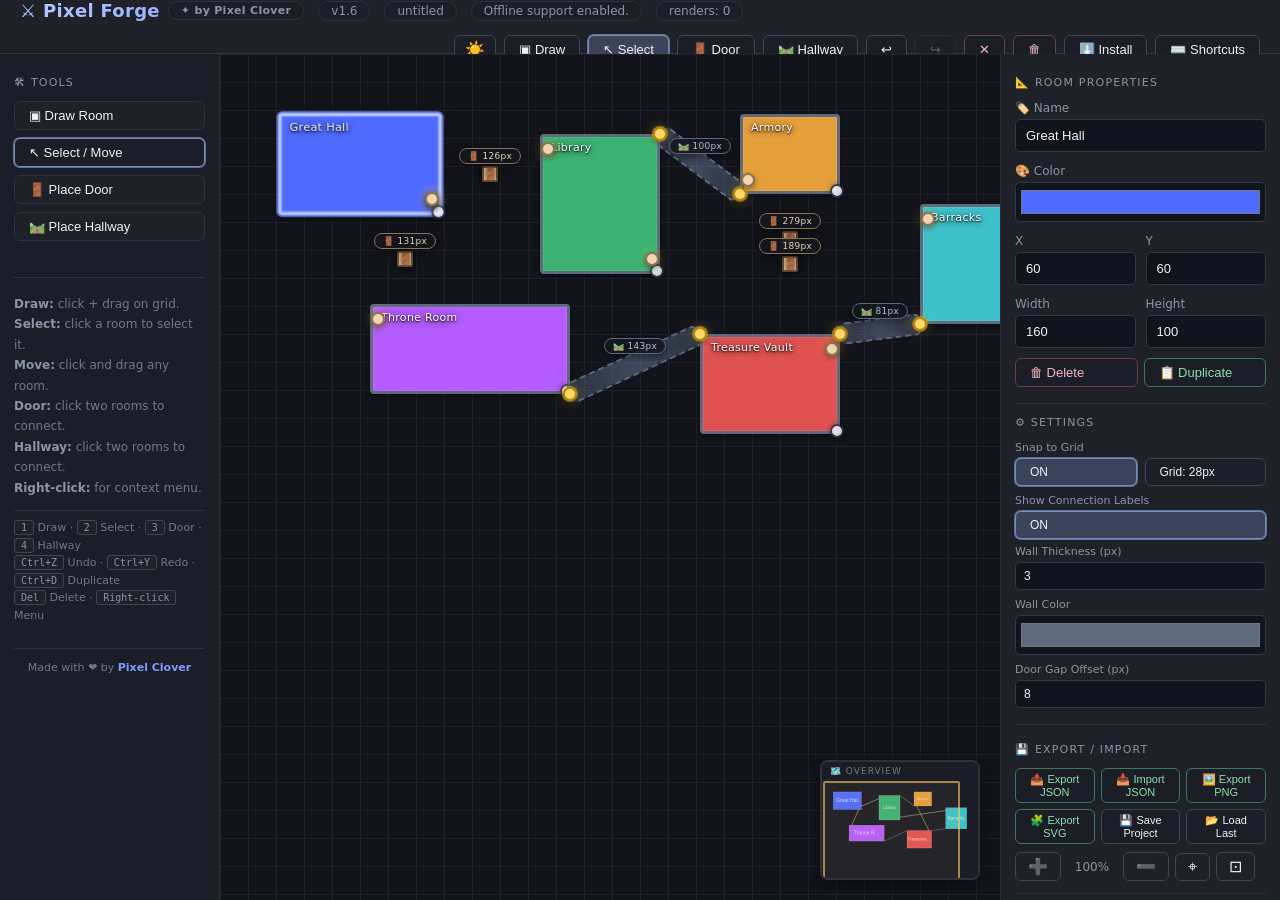
==== index.html @ 262c4945 "Refactor into modular app with persistence and PWA baseline Co-authored-by: TalaeiDev <90834494+Tala" ====
<!DOCTYPE html>
<html lang="en">
<head>
  <meta charset="UTF-8">
  <meta name="viewport" content="width=device-width, initial-scale=1.0">
  <meta name="theme-color" content="#17191d">
  <meta name="description" content="Pixel Forge dungeon designer">
  <meta name="mobile-web-app-capable" content="yes">
  <meta name="apple-mobile-web-app-capable" content="yes">
  <meta name="apple-mobile-web-app-status-bar-style" content="black-translucent">
  <meta name="apple-mobile-web-app-title" content="Pixel Forge">
  <title>Pixel Forge · Dungeon Designer</title>
  <link rel="manifest" href="manifest.json">
  <link rel="icon" type="image/svg+xml" href="icons/icon.svg">
  <link rel="stylesheet" href="styles/theme.css">
  <link rel="stylesheet" href="styles/layout.css">
  <link rel="stylesheet" href="styles/components.css">
</head>
<body>
<div class="app">

        <header>
            <h1>
                ⚔️ Pixel Forge
                <span class="brand">✦ by Pixel Clover</span>
            </h1>
            <span class="version">v1.6</span>
            <span id="projectFileName" class="version" aria-live="polite">untitled</span>
            <span id="saveStatus" class="version" aria-live="polite">Not saved</span>
            <span id="perfStats" class="version" aria-live="polite">renders: 0</span>
            <div class="header-actions">
                <button id="themeToggle" class="theme-toggle" title="Toggle Theme">🌓</button>
                <button id="drawTool" class="active">▣ Draw</button>
                <button id="selectTool">↖ Select</button>
                <button id="doorTool">🚪 Door</button>
                <button id="hallwayTool">🛤️ Hallway</button>
                <button id="undoBtn" title="Undo (Ctrl+Z)">↩</button>
                <button id="redoBtn" title="Redo (Ctrl+Y)">↪</button>
                <button id="deleteButton" class="danger">✕</button>
                <button id="clearButton" class="danger">🗑</button>
                <button id="installBtn" hidden>⬇️ Install</button>
                <button id="shortcutsBtn">⌨️ Shortcuts</button>
            </div>
        </header>

        <aside class="left">
            <div class="panel-title">🛠 Tools</div>
            <button class="tool active" id="drawToolSide">▣ Draw Room</button>
            <button class="tool" id="selectToolSide">↖ Select / Move</button>
            <button class="tool" id="doorToolSide">🚪 Place Door</button>
            <button class="tool" id="hallwayToolSide">🛤️ Place Hallway</button>

            <div class="help">
                <b>Draw:</b> click + drag on grid.<br>
                <b>Select:</b> click a room to select it.<br>
                <b>Move:</b> click and drag any room.<br>
                <b>Door:</b> click two rooms to connect.<br>
                <b>Hallway:</b> click two rooms to connect.<br>
                <b>Right-click:</b> for context menu.
            </div>

            <div class="shortcuts-hint">
                <kbd>1</kbd> Draw · <kbd>2</kbd> Select · <kbd>3</kbd> Door · <kbd>4</kbd> Hallway<br>
                <kbd>Ctrl+Z</kbd> Undo · <kbd>Ctrl+Y</kbd> Redo · <kbd>Ctrl+D</kbd> Duplicate<br>
                <kbd>Del</kbd> Delete · <kbd>Right-click</kbd> Menu
            </div>

            <div class="brand-footer">
                Made with ❤️ by <span class="clover">Pixel Clover</span>
            </div>
        </aside>

        <main id="workspace" role="region" aria-label="Dungeon design workspace" aria-describedby="workspaceHelp">
            <p id="workspaceHelp" class="sr-only">Use draw mode to create rooms. Use select mode to move and resize rooms.</p>
            <div class="grid-layer"></div>
            <div class="content-layer" id="contentLayer">
                <div id="emptyMessage">
                    🏚️ no rooms yet<br>
                    <small>drag on the grid to create</small>
                </div>
            </div>

            <div class="mini-map" id="miniMap">
                <div class="mini-label">🗺️ Overview</div>
                <canvas id="miniMapCanvas"></canvas>
                <div class="mini-viewport" id="miniViewport"></div>
            </div>

            <div class="room-tooltip" id="roomTooltip">
                <div class="name" id="tooltipName">Room Name</div>
                <div class="details" id="tooltipDetails">Size: 100×80</div>
            </div>

            <div class="context-menu" id="contextMenu">
                <button class="menu-item" data-action="select">↖ Select</button>
                <button class="menu-item" data-action="duplicate">📋 Duplicate</button>
                <button class="menu-item" data-action="rename">✏️ Rename</button>
                <div class="menu-divider"></div>
                <button class="menu-item" data-action="color">🎨 Change Color</button>
                <div class="menu-divider"></div>
                <button class="menu-item danger" data-action="delete">🗑 Delete</button>
            </div>
        </main>

        <aside class="right">
            <div class="panel-title">📐 Room Properties</div>
            <div id="noSelection" class="selection-info">⬜ no room selected</div>

            <div id="properties" style="display:none;">
                <label>🏷️ Name</label>
                <input id="roomName" type="text" placeholder="e.g. Hallway">

                <label>🎨 Color</label>
                <input id="roomColor" type="color">

                <div class="row">
                    <div>
                        <label>X</label>
                        <input id="roomX" type="number" step="1">
                    </div>
                    <div>
                        <label>Y</label>
                        <input id="roomY" type="number" step="1">
                    </div>
                </div>

                <div class="row">
                    <div>
                        <label>Width</label>
                        <input id="roomWidth" type="number" min="12" step="1">
                    </div>
                    <div>
                        <label>Height</label>
                        <input id="roomHeight" type="number" min="12" step="1">
                    </div>
                </div>

                <div style="display:flex; gap:6px; margin-top:10px;">
                    <button id="deleteProperty" class="danger" style="flex:1;">🗑 Delete</button>
                    <button id="duplicateProperty" class="success" style="flex:1;">📋 Duplicate</button>
                </div>
            </div>

            <div class="settings-group">
                <div class="panel-title" style="margin-top: 0;">⚙️ Settings</div>

                <label>Snap to Grid</label>
                <div style="display:flex; gap:8px; margin-bottom:6px;">
                    <button id="snapToggle" class="active" style="flex:1; font-size:12px;">ON</button>
                    <button id="gridSizeBtn" style="flex:1; font-size:12px;">Grid: 28px</button>
                </div>

                <label style="margin-top:8px;">Show Connection Labels</label>
                <div style="display:flex; gap:8px; margin-bottom:6px;">
                    <button id="labelsToggle" class="active" style="flex:1; font-size:12px;">ON</button>
                </div>

                <label>Wall Thickness (px)</label>
                <input type="number" id="wallThicknessInput" value="3" min="1" max="12" step="1">

                <label style="margin-top:8px;">Wall Color</label>
                <input type="color" id="wallColorInput" value="#5f6a7e">

                <label style="margin-top:8px;">Door Gap Offset (px)</label>
                <input type="number" id="doorOffsetInput" value="8" min="0" max="30" step="1">
            </div>

            <div class="settings-group">
                <div class="panel-title">💾 Export / Import</div>
                <div class="export-import-buttons">
                    <button id="exportBtn" class="success">📤 Export JSON</button>
                    <button id="importBtn" class="success">📥 Import JSON</button>
                    <button id="exportPngBtn" class="success">🖼️ Export PNG</button>
                    <button id="exportSvgBtn" class="success">🧩 Export SVG</button>
                    <button id="saveProjectBtn">💾 Save Project</button>
                    <button id="loadProjectBtn">📂 Load Last</button>
                </div>
                <input type="file" id="fileInput" accept=".json" style="display:none;">
            </div>

            <div class="camera-controls">
                <button id="zoomInBtn" title="Zoom In">➕</button>
                <span id="zoomLevel">100%</span>
                <button id="zoomOutBtn" title="Zoom Out">➖</button>
                <button id="resetViewBtn" title="Reset View">⌖</button>
                <button id="fitViewBtn" title="Fit to View">⊡</button>
            </div>

            <div class="connection-list" id="connectionListContainer">
                <div class="panel-title" style="margin-top: 16px;">🔗 Connections</div>
                <div id="connectionList">
                    <div style="color:var(--text-muted); font-size:12px; padding:6px 0;">no connections yet</div>
                </div>
            </div>
        </aside>

    </div>

    <div class="toast" id="toast"></div>
    <div id="srStatus" class="sr-only" aria-live="polite"></div>
    <div id="shortcutsModal" class="modal" aria-hidden="true">
        <div class="modal-content">
            <h2>Keyboard shortcuts</h2>
            <p>1 Draw · 2 Select · 3 Door · 4 Hallway</p>
            <p>Ctrl+Z Undo · Ctrl+Y Redo · Ctrl+D Duplicate · Del Delete</p>
            <button id="closeShortcutsBtn">Close</button>
        </div>
    </div>
  <script src="js/utils.js"></script>
  <script src="js/state.js"></script>
  <script src="js/canvas.js"></script>
  <script src="js/storage.js"></script>
  <script src="js/tools.js"></script>
  <script src="js/app.js"></script>
</body>
</html>
---- styles/theme.css ----
/* ===== CSS Variables for Theming ===== */
:root {
    --bg-primary: #17191d;
    --bg-secondary: #1e2128;
    --bg-panel: #1b1e26;
    --bg-workspace: #12141a;
    --bg-input: #11141c;
    --bg-tooltip: #1e2128;
    --bg-context: #1e2128;
    --bg-minimap: rgba(15, 18, 25, 0.85);
    --bg-toast: #2a3140;
    --border-primary: #31363f;
    --border-secondary: #2d323c;
    --border-input: #313845;
    --border-tool: #3f4552;
    --border-active: #7b8bb0;
    --text-primary: #eef2f6;
    --text-secondary: #8b94a5;
    --text-muted: #6f788a;
    --text-dark: #434b5c;
    --shadow-light: rgba(255, 255, 255, 0.08);
    --shadow-dark: rgba(0, 0, 0, 0.5);
    --color-accent: #7f9aff;
    --color-success: #3b7a5a;
    --color-danger: #6a3f48;
    --grid-line: rgba(45, 51, 65, 0.4);
    --wall-color: #5f6a7e;
    --transition-speed: 0.3s;
    --pixel-clover: #7f9aff;
}

[data-theme="light"] {
    --bg-primary: #f0f2f5;
    --bg-secondary: #e4e7ed;
    --bg-panel: #dce0e8;
    --bg-workspace: #e8ecf2;
    --bg-input: #f5f7fa;
    --bg-tooltip: #ffffff;
    --bg-context: #ffffff;
    --bg-minimap: rgba(240, 242, 245, 0.9);
    --bg-toast: #e4e7ed;
    --border-primary: #c5cbd8;
    --border-secondary: #b8bfce;
    --border-input: #c5cbd8;
    --border-tool: #b8bfce;
    --border-active: #6a7da8;
    --text-primary: #1a1d24;
    --text-secondary: #374056;
    --text-muted: #6f788a;
    --text-dark: #8a94a8;
    --shadow-light: rgba(0, 0, 0, 0.05);
    --shadow-dark: rgba(0, 0, 0, 0.15);
    --color-accent: #5a6d98;
    --color-success: #3b7a5a;
    --color-danger: #8a4f58;
    --grid-line: rgba(160, 170, 190, 0.4);
    --wall-color: #8a94a8;
    --pixel-clover: #5a6d98;
}

* {
    box-sizing: border-box;
}
body {
    margin: 0;
    height: 100vh;
    overflow: hidden;
    font-family: 'Segoe UI', Roboto, system-ui, sans-serif;
    background: var(--bg-primary);
    color: var(--text-primary);
    transition: background var(--transition-speed), color var(--transition-speed);
}

button:focus-visible,
input:focus-visible,
[tabindex]:focus-visible {
    outline: 2px solid var(--color-accent);
    outline-offset: 2px;
}

.sr-only {
    position: absolute;
    width: 1px;
    height: 1px;
    padding: 0;
    margin: -1px;
    overflow: hidden;
    clip: rect(0, 0, 0, 0);
    white-space: nowrap;
    border: 0;
}
---- styles/layout.css ----
.app {
    display: grid;
    grid-template-columns: 220px 1fr 280px;
    grid-template-rows: 54px 1fr;
    height: 100vh;
}

header {
    grid-column: 1 / 4;
    display: flex;
    align-items: center;
    gap: 14px;
    padding: 0 20px;
    background: var(--bg-secondary);
    border-bottom: 1px solid var(--border-primary);
    flex-wrap: wrap;
    transition: background var(--transition-speed), border-color var(--transition-speed);
}

header h1 {
    margin: 0;
    font-size: 18px;
    font-weight: 600;
    letter-spacing: 0.3px;
    background: linear-gradient(135deg, #b7c9ff, #7f9aff);
    -webkit-background-clip: text;
    -webkit-text-fill-color: transparent;
    display: flex;
    align-items: center;
    gap: 8px;
}

header .brand {
    font-size: 11px;
    background: var(--bg-panel);
    padding: 2px 12px;
    border-radius: 20px;
    border: 1px solid var(--border-secondary);
    color: var(--text-secondary);
    -webkit-text-fill-color: var(--text-secondary);
    background: var(--bg-panel);
    transition: background var(--transition-speed), color var(--transition-speed), border-color var(--transition-speed);
}

header .version {
    color: var(--text-secondary);
    font-size: 12px;
    background: var(--bg-panel);
    padding: 2px 12px;
    border-radius: 20px;
    border: 1px solid var(--border-secondary);
    transition: background var(--transition-speed), color var(--transition-speed), border-color var(--transition-speed);
}

.header-actions {
    display: flex;
    gap: 8px;
    margin-left: auto;
    flex-wrap: wrap;
}

button {
    border: 1px solid var(--border-tool);
    background: var(--bg-panel);
    color: var(--text-primary);
    border-radius: 6px;
    padding: 6px 14px;
    font-size: 13px;
    cursor: pointer;
    transition: background 0.15s, border-color 0.15s, box-shadow 0.15s, color 0.15s;
    display: inline-flex;
    align-items: center;
    gap: 6px;
}

button:hover {
    background: var(--bg-secondary);
    border-color: var(--border-active);
}

button.active {
    background: #3b445a;
    border-color: var(--border-active);
    box-shadow: 0 0 0 1px #5f72a0;
}
[data-theme="light"] button.active {
    background: #d0d8e8;
    border-color: var(--border-active);
}

button.danger {
    border-color: var(--color-danger);
    color: #f2b9c4;
}
button.danger:hover {
    background: #442a31;
    border-color: #ac5d6c;
}
[data-theme="light"] button.danger:hover {
    background: #e8d0d4;
    border-color: #ac5d6c;
}

button.success {
    border-color: var(--color-success);
    color: #8fdfb0;
}
button.success:hover {
    background: #1e3d2e;
    border-color: #5aaa7a;
}
[data-theme="light"] button.success:hover {
    background: #d0e8d8;
    border-color: #5aaa7a;
}

.theme-toggle {
    font-size: 16px;
    padding: 4px 10px;
    background: var(--bg-panel);
    border-color: var(--border-tool);
    transition: background var(--transition-speed), border-color var(--transition-speed);
}
.theme-toggle:hover {
    background: var(--bg-secondary);
}

.left,
.right {
    background: var(--bg-panel);
    padding: 16px 14px;
    overflow-y: auto;
    transition: background var(--transition-speed);
}

.left {
    border-right: 1px solid var(--border-secondary);
}

.right {
    border-left: 1px solid var(--border-secondary);
    background: var(--bg-secondary);
}

.panel-title {
    color: var(--text-secondary);
    font-size: 11px;
    text-transform: uppercase;
    letter-spacing: 1.2px;
    margin: 6px 0 12px;
    font-weight: 500;
    transition: color var(--transition-speed);
}

.tool {
    width: 100%;
    margin-bottom: 8px;
    text-align: left;
    background: var(--bg-secondary);
    border-color: var(--border-secondary);
}
.tool.active {
    border-color: var(--border-active);
    background: var(--bg-panel);
}
[data-theme="light"] .tool.active {
    background: #d0d8e8;
}

.help {
    margin-top: 28px;
    color: var(--text-muted);
    font-size: 12px;
    line-height: 1.7;
    border-top: 1px solid var(--border-secondary);
    padding-top: 16px;
    transition: color var(--transition-speed), border-color var(--transition-speed);
}
.help b {
    color: var(--text-secondary);
    transition: color var(--transition-speed);
}
.help kbd {
    background: var(--bg-secondary);
    padding: 1px 8px;
    border-radius: 4px;
    font-size: 11px;
    color: var(--text-secondary);
    border: 1px solid var(--border-tool);
    transition: background var(--transition-speed), color var(--transition-speed), border-color var(--transition-speed);
}

.brand-footer {
    margin-top: 16px;
    padding-top: 12px;
    border-top: 1px solid var(--border-secondary);
    text-align: center;
    font-size: 11px;
    color: var(--text-muted);
    transition: color var(--transition-speed), border-color var(--transition-speed);
}
.brand-footer .clover {
    color: var(--pixel-clover);
    font-weight: 600;
    transition: color var(--transition-speed);
}

#workspace {
    position: relative;
    overflow: hidden;
    background-color: var(--bg-workspace);
    cursor: grab;
    touch-action: none;
    transition: background var(--transition-speed);
}

#workspace:active {
    cursor: grabbing;
}

#workspace .grid-layer {
    position: absolute;
    top: 0;
    left: 0;
    width: 100%;
    height: 100%;
    background-image:
        linear-gradient(var(--grid-line) 1px, transparent 1px),
        linear-gradient(90deg, var(--grid-line) 1px, transparent 1px);
    background-size: 28px 28px;
    pointer-events: none;
    transition: background-image var(--transition-speed);
}

#workspace .content-layer {
    position: absolute;
    top: 0;
    left: 0;
    width: 100%;
    height: 100%;
    transform-origin: 0 0;
    pointer-events: auto;
}
---- styles/components.css ----
.room {
    position: absolute;
    min-width: 12px;
    min-height: 12px;
    border-style: solid;
    border-radius: 4px;
    cursor: grab;
    user-select: none;
    box-shadow:
        inset 0 0 0 1px var(--shadow-light),
        0 2px 4px var(--shadow-dark);
    transition: border-color 0.1s, box-shadow 0.1s, border-width 0.1s, transform 0.15s;
    will-change: transform;
    z-index: 2;
}

.room:hover {
    transform: scale(1.02);
    z-index: 11;
    box-shadow:
        0 0 20px rgba(255, 200, 100, 0.2),
        inset 0 0 0 1px rgba(255, 255, 255, 0.2),
        0 4px 15px var(--shadow-dark);
}

.room.selected {
    border-color: #b6c8ff !important;
    box-shadow:
        0 0 0 2px #5d72d9,
        inset 0 0 0 1px rgba(255, 255, 255, 0.3),
        0 4px 10px var(--shadow-dark);
    z-index: 10;
    transform: scale(1.02);
}

.room .handle {
    position: absolute;
    width: 14px;
    height: 14px;
    right: -7px;
    bottom: -7px;
    background: #eef3ff;
    border: 2px solid #2b3140;
    border-radius: 50%;
    cursor: nwse-resize;
    box-shadow: 0 1px 6px var(--shadow-dark);
    opacity: 0.85;
    transition: transform 0.1s;
    z-index: 15;
}
.room .handle:hover {
    transform: scale(1.15);
    background: #ffffff;
}

.room .label {
    position: absolute;
    top: 4px;
    left: 8px;
    color: white;
    font-size: 11px;
    font-weight: 500;
    text-shadow: 0 1px 6px #000000cc, 0 1px 2px #000000;
    pointer-events: none;
    letter-spacing: 0.3px;
    white-space: nowrap;
    z-index: 3;
}

/* ===== DOOR ===== */
.door {
    position: absolute;
    background: #d4b68a;
    border: 2px solid #6b4f32;
    border-radius: 2px;
    width: 16px;
    height: 16px;
    transform: translate(-50%, -50%);
    box-shadow: 0 0 8px var(--shadow-dark), inset 0 0 4px #f0d5b0;
    z-index: 5;
    pointer-events: none;
    transition: 0.1s;
}
.door::after {
    content: "🚪";
    font-size: 12px;
    position: absolute;
    top: 50%;
    left: 50%;
    transform: translate(-50%, -50%);
    filter: drop-shadow(0 1px 3px #00000099);
}
.door.highlight {
    box-shadow: 0 0 0 3px #ffd966, 0 0 16px #ffb347;
    border-color: #f5b042;
    z-index: 12;
}

/* ===== HALLWAY ===== */
.hallway {
    position: absolute;
    background: rgba(106, 122, 142, 0.25);
    border: 2px dashed #5a6a7e;
    border-radius: 6px;
    z-index: 4;
    pointer-events: none;
    box-shadow: inset 0 0 20px rgba(100, 140, 200, 0.15);
    min-width: 8px;
    min-height: 8px;
    transition: opacity 0.2s, border-color 0.2s;
}
.hallway::after {
    content: "";
    position: absolute;
    top: 0;
    left: 0;
    right: 0;
    bottom: 0;
    background: linear-gradient(90deg, transparent, rgba(180, 210, 255, 0.15), transparent);
    border-radius: 4px;
    animation: shimmer 3s ease-in-out infinite;
}
@keyframes shimmer {
    0%,
    100% {
        opacity: 0.3;
    }
    50% {
        opacity: 1;
    }
}
.hallway.highlight {
    border-color: #ffd966;
    box-shadow: 0 0 30px rgba(255, 180, 50, 0.3), inset 0 0 30px rgba(255, 180, 50, 0.1);
}

/* ===== ANCHORS - Always on top ===== */
.anchor {
    position: absolute;
    width: 14px;
    height: 14px;
    border-radius: 50%;
    cursor: grab;
    z-index: 20 !important; /* Force anchors to always be on top */
    box-shadow: 0 0 12px rgba(255, 200, 50, 0.4), 0 2px 6px var(--shadow-dark);
    transition: transform 0.15s, box-shadow 0.15s;
    transform: translate(-50%, -50%);
    pointer-events: auto;
}
.anchor:hover {
    transform: translate(-50%, -50%) scale(1.25);
    box-shadow: 0 0 20px rgba(255, 200, 50, 0.7);
}
.anchor.dragging {
    transform: translate(-50%, -50%) scale(1.4);
    box-shadow: 0 0 30px rgba(255, 200, 50, 0.9);
    cursor: grabbing;
    z-index: 30 !important;
}
.anchor-door {
    background: #f0d5b0;
    border: 2px solid #8b7355;
}
.anchor-door:hover {
    background: #ffe8c8;
}
.anchor-hallway {
    background: #ffd966;
    border: 2px solid #b8860b;
}
.anchor-hallway:hover {
    background: #ffe08a;
}

.wall-cut {
    position: absolute;
    background: rgba(255, 200, 50, 0.15);
    border: 2px solid rgba(255, 200, 50, 0.4);
    border-radius: 3px;
    z-index: 3;
    pointer-events: none;
    animation: wallPulse 2s ease-in-out infinite;
}
@keyframes wallPulse {
    0%,
    100% {
        opacity: 0.3;
    }
    50% {
        opacity: 0.8;
    }
}

.connection-label {
    position: absolute;
    font-size: 9px;
    color: #aab4c8;
    background: rgba(20, 23, 30, 0.85);
    padding: 2px 8px;
    border-radius: 10px;
    border: 1px solid var(--border-tool);
    pointer-events: none;
    z-index: 6;
    white-space: nowrap;
    font-weight: 400;
    letter-spacing: 0.3px;
    backdrop-filter: blur(4px);
    transform: translate(-50%, -50%);
    box-shadow: 0 2px 8px var(--shadow-dark);
    transition: background var(--transition-speed), border-color var(--transition-speed);
}
[data-theme="light"] .connection-label {
    background: rgba(240, 242, 245, 0.9);
    color: #4a5266;
}
.connection-label.door-label {
    border-color: #8b7355;
    color: #e8d5b8;
}
[data-theme="light"] .connection-label.door-label {
    color: #8b7355;
}
.connection-label.hallway-label {
    border-color: #5a6a7e;
    color: #b0c4d8;
}
[data-theme="light"] .connection-label.hallway-label {
    color: #5a6a7e;
}

.room-tooltip {
    position: fixed;
    background: var(--bg-tooltip);
    border: 1px solid var(--border-tool);
    border-radius: 8px;
    padding: 10px 14px;
    pointer-events: none;
    z-index: 1000;
    display: none;
    min-width: 140px;
    box-shadow: 0 8px 30px var(--shadow-dark);
    backdrop-filter: blur(8px);
    transition: background var(--transition-speed), border-color var(--transition-speed);
}
.room-tooltip .name {
    font-weight: 600;
    font-size: 13px;
    color: var(--text-primary);
    margin-bottom: 4px;
    transition: color var(--transition-speed);
}
.room-tooltip .details {
    font-size: 11px;
    color: var(--text-secondary);
    line-height: 1.5;
    transition: color var(--transition-speed);
}
.room-tooltip .color-swatch {
    display: inline-block;
    width: 12px;
    height: 12px;
    border-radius: 3px;
    margin-right: 6px;
    vertical-align: middle;
    border: 1px solid var(--border-tool);
}

.context-menu {
    position: fixed;
    background: var(--bg-context);
    border: 1px solid var(--border-tool);
    border-radius: 8px;
    padding: 6px 0;
    min-width: 180px;
    z-index: 2000;
    box-shadow: 0 8px 40px var(--shadow-dark);
    display: none;
    backdrop-filter: blur(12px);
    transition: background var(--transition-speed), border-color var(--transition-speed);
}
.context-menu .menu-item {
    padding: 8px 16px;
    font-size: 13px;
    cursor: pointer;
    display: flex;
    align-items: center;
    gap: 10px;
    color: var(--text-primary);
    transition: background 0.1s, color var(--transition-speed);
    border: none;
    background: transparent;
    width: 100%;
    text-align: left;
}
.context-menu .menu-item:hover {
    background: var(--bg-secondary);
}
.context-menu .menu-item.danger {
    color: #f2b9c4;
}
.context-menu .menu-item.danger:hover {
    background: #3a242b;
}
[data-theme="light"] .context-menu .menu-item.danger:hover {
    background: #e8d0d4;
}
.context-menu .menu-divider {
    height: 1px;
    background: var(--border-secondary);
    margin: 4px 12px;
    transition: background var(--transition-speed);
}
.context-menu .menu-item .shortcut {
    margin-left: auto;
    font-size: 11px;
    color: var(--text-muted);
    transition: color var(--transition-speed);
}

.mini-map {
    position: absolute;
    bottom: 20px;
    right: 20px;
    width: 160px;
    height: 120px;
    background: var(--bg-minimap);
    border: 2px solid var(--border-secondary);
    border-radius: 8px;
    z-index: 100;
    backdrop-filter: blur(6px);
    box-shadow: 0 4px 20px var(--shadow-dark);
    overflow: hidden;
    cursor: pointer;
    transition: opacity 0.3s, transform 0.3s, background var(--transition-speed), border-color var(--transition-speed);
}
.mini-map:hover {
    transform: scale(1.05);
    border-color: var(--border-active);
}
.mini-map canvas {
    width: 100%;
    height: 100%;
    display: block;
}
.mini-map .mini-label {
    position: absolute;
    top: 4px;
    left: 8px;
    font-size: 9px;
    color: var(--text-muted);
    text-transform: uppercase;
    letter-spacing: 1px;
    pointer-events: none;
    transition: color var(--transition-speed);
}
.mini-map .mini-viewport {
    position: absolute;
    border: 2px solid rgba(255, 200, 100, 0.6);
    border-radius: 2px;
    pointer-events: none;
    background: rgba(255, 200, 100, 0.05);
}

label {
    display: block;
    color: var(--text-secondary);
    font-size: 12px;
    margin-top: 12px;
    margin-bottom: 4px;
    font-weight: 500;
    transition: color var(--transition-speed);
}

input[type="number"],
input[type="text"] {
    width: 100%;
    padding: 8px 10px;
    background: var(--bg-input);
    border: 1px solid var(--border-input);
    color: var(--text-primary);
    border-radius: 5px;
    font-size: 13px;
    transition: border 0.15s, background var(--transition-speed), color var(--transition-speed), border-color var(
            --transition-speed);
}

input[type="number"]:focus,
input[type="text"]:focus {
    border-color: var(--color-accent);
    outline: none;
    background: var(--bg-workspace);
}

input[type="color"] {
    width: 100%;
    height: 40px;
    padding: 3px;
    background: var(--bg-input);
    border: 1px solid var(--border-input);
    border-radius: 5px;
    cursor: pointer;
    transition: background var(--transition-speed), border-color var(--transition-speed);
}

.row {
    display: grid;
    grid-template-columns: 1fr 1fr;
    gap: 10px;
}

#emptyMessage {
    position: absolute;
    left: 50%;
    top: 50%;
    transform: translate(-50%, -50%);
    color: var(--text-dark);
    pointer-events: none;
    text-align: center;
    font-size: 15px;
    line-height: 1.8;
    transition: color var(--transition-speed);
}
#emptyMessage small {
    font-size: 13px;
    opacity: 0.7;
    display: block;
}

::-webkit-scrollbar {
    width: 6px;
}
::-webkit-scrollbar-track {
    background: var(--bg-panel);
    transition: background var(--transition-speed);
}
::-webkit-scrollbar-thumb {
    background: var(--border-tool);
    border-radius: 12px;
    transition: background var(--transition-speed);
}

.selection-info {
    color: var(--text-secondary);
    font-size: 13px;
    margin-bottom: 14px;
    padding: 6px 0;
    transition: color var(--transition-speed);
}

.settings-group {
    margin-top: 16px;
    border-top: 1px solid var(--border-secondary);
    padding-top: 12px;
    transition: border-color var(--transition-speed);
}
.settings-group label {
    font-size: 11px;
    color: var(--text-secondary);
    margin-top: 6px;
    transition: color var(--transition-speed);
}
.settings-group input[type="number"] {
    font-size: 12px;
    padding: 6px 8px;
}

.shortcuts-hint {
    font-size: 11px;
    color: var(--text-muted);
    padding: 8px 0;
    border-top: 1px solid var(--border-secondary);
    margin-top: 12px;
    line-height: 1.6;
    transition: color var(--transition-speed), border-color var(--transition-speed);
}
.shortcuts-hint kbd {
    background: var(--bg-secondary);
    padding: 1px 6px;
    border-radius: 3px;
    font-size: 10px;
    color: var(--text-secondary);
    border: 1px solid var(--border-tool);
    transition: background var(--transition-speed), color var(--transition-speed), border-color var(--transition-speed);
}

.connection-list {
    margin-top: 12px;
    border-top: 1px solid var(--border-secondary);
    padding-top: 10px;
    transition: border-color var(--transition-speed);
}
.connection-item {
    font-size: 12px;
    color: var(--text-secondary);
    padding: 4px 0;
    display: flex;
    justify-content: space-between;
    align-items: center;
    border-bottom: 1px solid var(--border-secondary);
    transition: color var(--transition-speed), border-color var(--transition-speed);
}
.connection-item button {
    padding: 2px 10px;
    font-size: 11px;
    background: var(--bg-secondary);
    border-color: var(--border-tool);
}
.connection-item button:hover {
    background: var(--bg-panel);
}
.connection-type {
    font-size: 10px;
    background: var(--bg-secondary);
    padding: 1px 8px;
    border-radius: 10px;
    margin-left: 6px;
    color: var(--text-muted);
    transition: background var(--transition-speed), color var(--transition-speed);
}

.camera-controls {
    display: flex;
    gap: 6px;
    margin-top: 8px;
    align-items: center;
}
.camera-controls button {
    padding: 4px 12px;
    font-size: 16px;
    background: var(--bg-secondary);
    border-color: var(--border-tool);
}
.camera-controls button:hover {
    background: var(--bg-panel);
}
.camera-controls span {
    color: var(--text-secondary);
    font-size: 12px;
    min-width: 50px;
    text-align: center;
    transition: color var(--transition-speed);
}

.export-import-buttons {
    display: flex;
    gap: 6px;
    margin-top: 8px;
    flex-wrap: wrap;
}
.export-import-buttons button {
    flex: 1;
    font-size: 11px;
    padding: 4px 8px;
    min-width: 60px;
}

.toast {
    position: fixed;
    bottom: 30px;
    left: 50%;
    transform: translateX(-50%);
    background: var(--bg-toast);
    padding: 10px 24px;
    border-radius: 8px;
    border: 1px solid var(--border-tool);
    color: var(--text-primary);
    font-size: 13px;
    z-index: 1000;
    opacity: 0;
    transition: opacity 0.3s, background var(--transition-speed), border-color var(--transition-speed), color var(
            --transition-speed);
    pointer-events: none;
}
.toast.show {
    opacity: 1;
}

.selection-box {
    position: absolute;
    border: 2px solid #5d72d9;
    background: rgba(93, 114, 217, 0.1);
    pointer-events: none;
    z-index: 50;
    display: none;
}

.modal {
    position: fixed;
    inset: 0;
    display: none;
    align-items: center;
    justify-content: center;
    background: rgba(0, 0, 0, 0.5);
    z-index: 3000;
}

.modal.show {
    display: flex;
}

.modal-content {
    width: min(90vw, 420px);
    padding: 16px;
    border-radius: 8px;
    background: var(--bg-panel);
    border: 1px solid var(--border-secondary);
}

@media (max-width: 900px) {
    .app {
        grid-template-columns: 1fr;
        grid-template-rows: 54px 1fr 250px;
    }
    .left {
        display: none;
    }
    .right {
        border-left: none;
        border-top: 1px solid var(--border-secondary);
        max-height: 250px;
    }
    header h1 {
        font-size: 14px;
    }
    .header-actions button {
        font-size: 11px;
        padding: 4px 10px;
    }
}

@media (max-width: 768px) {
    .app {
        grid-template-rows: auto 1fr 280px;
    }
    .mini-map {
        width: 140px;
        height: 100px;
    }
    button {
        min-height: 36px;
    }
}

@media (max-width: 480px) {
    header {
        padding: 8px;
        gap: 8px;
    }
    .header-actions {
        width: 100%;
        margin-left: 0;
    }
    .header-actions button {
        flex: 1 1 calc(50% - 8px);
    }
    .right {
        max-height: 300px;
    }
}

@media (max-width: 320px) {
    .header-actions button {
        flex: 1 1 100%;
    }
    .mini-map {
        display: none;
    }
}
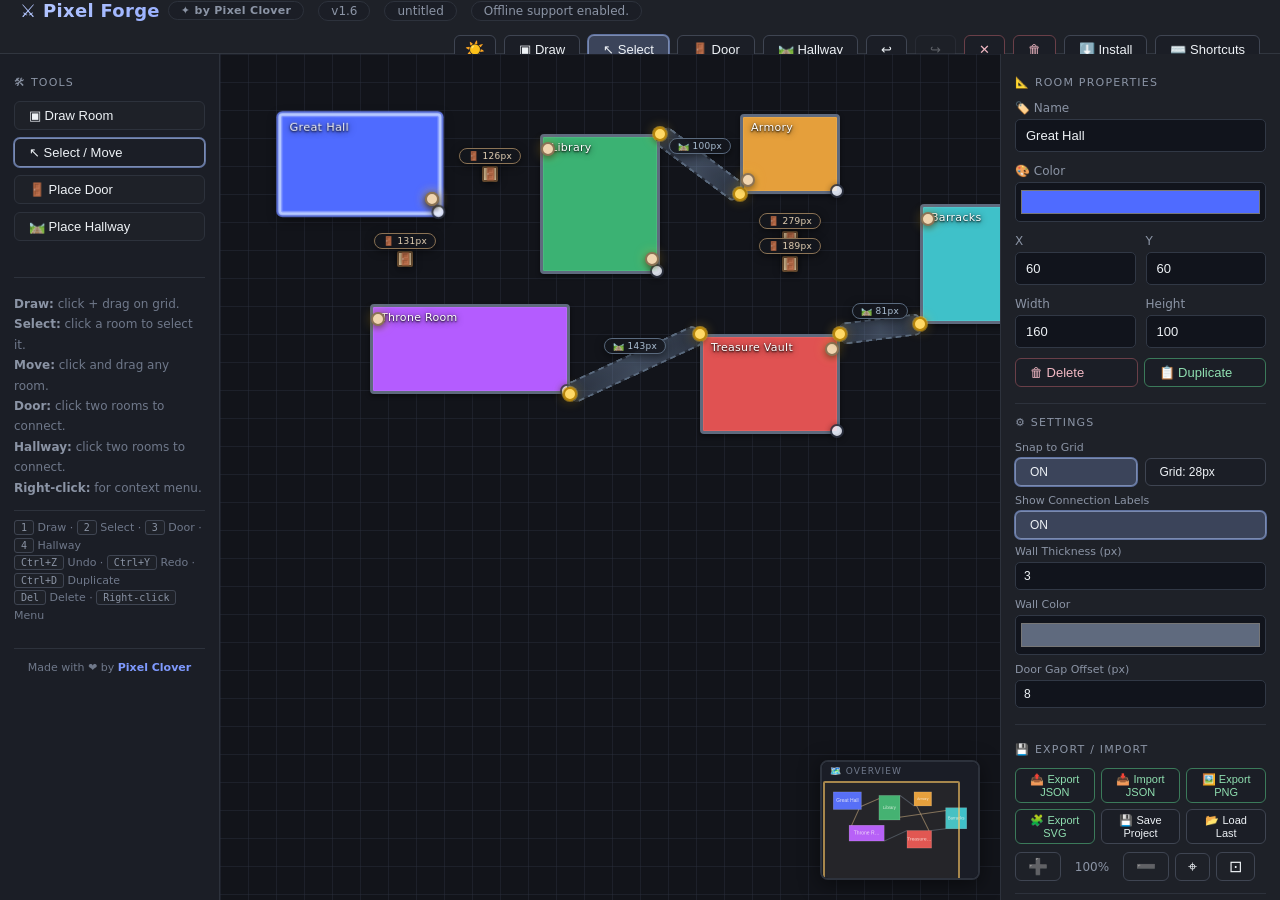
==== commit 20315953: "Address review feedback and harden tooltip and service worker logic Co-authored-by: TalaeiDev <90834" ====
--- a/index.html
+++ b/index.html
@@ -27,7 +27,6 @@
             <span class="version">v1.6</span>
             <span id="projectFileName" class="version" aria-live="polite">untitled</span>
             <span id="saveStatus" class="version" aria-live="polite">Not saved</span>
-            <span id="perfStats" class="version" aria-live="polite">renders: 0</span>
             <div class="header-actions">
                 <button id="themeToggle" class="theme-toggle" title="Toggle Theme">🌓</button>
                 <button id="drawTool" class="active">▣ Draw</button>
--- a/styles/layout.css
+++ b/styles/layout.css
@@ -38,7 +38,6 @@
     border: 1px solid var(--border-secondary);
     color: var(--text-secondary);
     -webkit-text-fill-color: var(--text-secondary);
-    background: var(--bg-panel);
     transition: background var(--transition-speed), color var(--transition-speed), border-color var(--transition-speed);
 }
 
